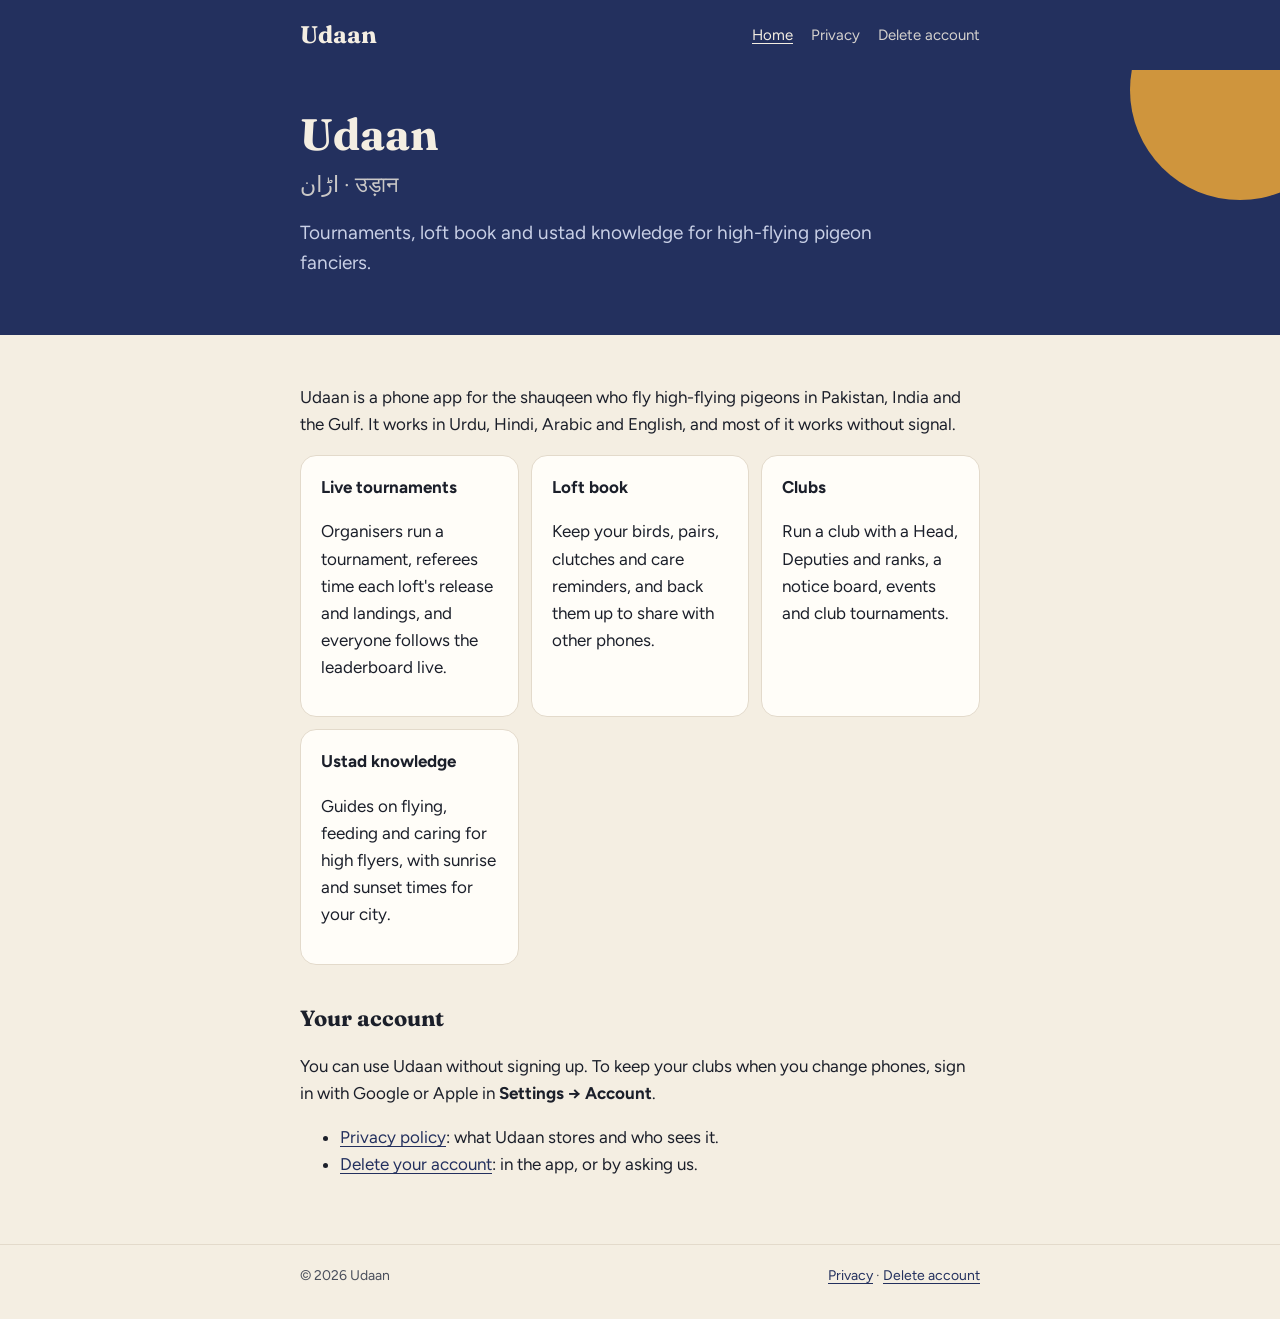
==== index.html @ d3d624a1 "Udaan website: home, privacy policy, account deletion Co-Authored-By: Claude Opus 5.5 <noreply@anthr" ====
<!doctype html>
<html lang="en">
<head>
  <meta charset="utf-8">
  <meta name="viewport" content="width=device-width, initial-scale=1">
  <title>Udaan · Pigeon tournaments</title>
  <meta name="description" content="Udaan: tournaments, loft book and ustad knowledge for high-flying pigeon fanciers in Pakistan, India and the Gulf.">
  <link rel="preconnect" href="https://fonts.googleapis.com">
  <link rel="preconnect" href="https://fonts.gstatic.com" crossorigin>
  <link href="https://fonts.googleapis.com/css2?family=Figtree:wght@400;700&family=Fraunces:wght@700&display=swap" rel="stylesheet">
  <link rel="stylesheet" href="style.css">
</head>
<body>
  <header class="site">
    <div class="wrap">
      <a class="brand" href="./">Udaan</a>
      <nav class="site">
        <a href="./" aria-current="page">Home</a>
        <a href="privacy.html">Privacy</a>
        <a href="delete-account.html">Delete account</a>
      </nav>
    </div>
  </header>

  <section class="hero">
    <div class="sun" aria-hidden="true"></div>
    <div class="wrap">
      <h1>Udaan</h1>
      <p class="scripts" lang="ur">اڑان · <span lang="hi">उड़ान</span></p>
      <p class="lead">Tournaments, loft book and ustad knowledge for high-flying pigeon fanciers.</p>
    </div>
  </section>

  <main>
    <div class="wrap">
      <p>Udaan is a phone app for the shauqeen who fly high-flying pigeons in Pakistan, India and the Gulf. It works in
        Urdu, Hindi, Arabic and English, and most of it works without signal.</p>

      <div class="grid">
        <div class="card">
          <h3>Live tournaments</h3>
          <p>Organisers run a tournament, referees time each loft's release and landings, and everyone follows the leaderboard live.</p>
        </div>
        <div class="card">
          <h3>Loft book</h3>
          <p>Keep your birds, pairs, clutches and care reminders, and back them up to share with other phones.</p>
        </div>
        <div class="card">
          <h3>Clubs</h3>
          <p>Run a club with a Head, Deputies and ranks, a notice board, events and club tournaments.</p>
        </div>
        <div class="card">
          <h3>Ustad knowledge</h3>
          <p>Guides on flying, feeding and caring for high flyers, with sunrise and sunset times for your city.</p>
        </div>
      </div>

      <h2>Your account</h2>
      <p>You can use Udaan without signing up. To keep your clubs when you change phones, sign in with Google or Apple
        in <strong>Settings → Account</strong>.</p>
      <ul>
        <li><a href="privacy.html">Privacy policy</a>: what Udaan stores and who sees it.</li>
        <li><a href="delete-account.html">Delete your account</a>: in the app, or by asking us.</li>
      </ul>
    </div>
  </main>

  <footer class="site">
    <div class="wrap">
      <span>© 2026 Udaan</span>
      <span><a href="privacy.html">Privacy</a> · <a href="delete-account.html">Delete account</a></span>
    </div>
  </footer>
</body>
</html>
---- style.css ----
/* Udaan site: the app's sand, indigo and marigold, with Fraunces headings and Figtree text. */
:root {
  --ground: #f4eee2;
  --surface: #fffdf8;
  --sunken: #e9e1d1;
  --line: #e3dacb;
  --ink: #1b1f2a;
  --ink2: #4a4f5c;
  --indigo: #23305e;
  --indigo-soft: #dce2f2;
  --marigold: #e3a03a;
  --brick: #a63d2f;
}

* { box-sizing: border-box; }

html { -webkit-text-size-adjust: 100%; }

body {
  margin: 0;
  background: var(--ground);
  color: var(--ink);
  font: 17px/1.6 'Figtree', system-ui, -apple-system, 'Segoe UI', sans-serif;
}

a { color: var(--indigo); text-underline-offset: 3px; }

.wrap { max-width: 720px; margin: 0 auto; padding: 0 20px; }

header.site { background: var(--indigo); color: #f4eee2; }
header.site .wrap { display: flex; align-items: center; justify-content: space-between; gap: 16px; padding-top: 16px; padding-bottom: 16px; }
header.site a { color: #f4eee2; text-decoration: none; }
.brand { font-family: 'Fraunces', Georgia, serif; font-weight: 700; font-size: 24px; }
nav.site { display: flex; gap: 18px; font-size: 15px; flex-wrap: wrap; }
nav.site a { opacity: 0.85; }
nav.site a:hover, nav.site a[aria-current='page'] { opacity: 1; text-decoration: underline; }

.hero { background: var(--indigo); color: #f4eee2; padding: 40px 0 56px; position: relative; overflow: hidden; }
.hero .sun { position: absolute; right: -70px; top: -90px; width: 220px; height: 220px; border-radius: 50%; background: var(--marigold); opacity: 0.9; }
.hero h1 { font-family: 'Fraunces', Georgia, serif; font-size: 44px; line-height: 1.1; margin: 0 0 8px; position: relative; }
.hero .scripts { font-size: 22px; opacity: 0.8; margin: 0 0 16px; position: relative; }
.hero p.lead { font-size: 19px; max-width: 34em; margin: 0; position: relative; color: #c9d0e6; }

main { padding: 32px 0 48px; }
main h1 { font-family: 'Fraunces', Georgia, serif; font-size: 34px; line-height: 1.2; margin: 0 0 4px; }
main h2 { font-family: 'Fraunces', Georgia, serif; font-size: 22px; margin: 36px 0 8px; }
main h3 { font-size: 17px; margin: 20px 0 4px; }
.meta { color: var(--ink2); font-size: 15px; margin: 0 0 24px; }

.card { background: var(--surface); border: 1px solid var(--line); border-radius: 16px; padding: 18px 20px; margin: 16px 0; }
.card.note { background: var(--indigo-soft); border-color: transparent; }
.grid { display: grid; grid-template-columns: repeat(auto-fit, minmax(200px, 1fr)); gap: 12px; margin: 16px 0; }
.grid .card { margin: 0; }
.grid h3 { margin-top: 0; }

table { width: 100%; border-collapse: collapse; font-size: 15px; background: var(--surface); border-radius: 12px; overflow: hidden; }
th, td { text-align: left; vertical-align: top; padding: 10px 12px; border-bottom: 1px solid var(--line); }
th { background: var(--sunken); font-weight: 700; }
tr:last-child td { border-bottom: 0; }
.table-scroll { overflow-x: auto; margin: 12px 0; border: 1px solid var(--line); border-radius: 12px; }

ol.steps { padding-left: 22px; }
ol.steps li { margin: 6px 0; }

footer.site { border-top: 1px solid var(--line); color: var(--ink2); font-size: 14px; padding: 20px 0 32px; }
footer.site .wrap { display: flex; gap: 16px; flex-wrap: wrap; justify-content: space-between; }

@media (max-width: 520px) {
  body { font-size: 16px; }
  .hero h1 { font-size: 36px; }
  .hero .sun { width: 160px; height: 160px; right: -60px; top: -70px; }
  main h1 { font-size: 28px; }
  header.site .wrap { flex-direction: column; align-items: flex-start; gap: 8px; }
}
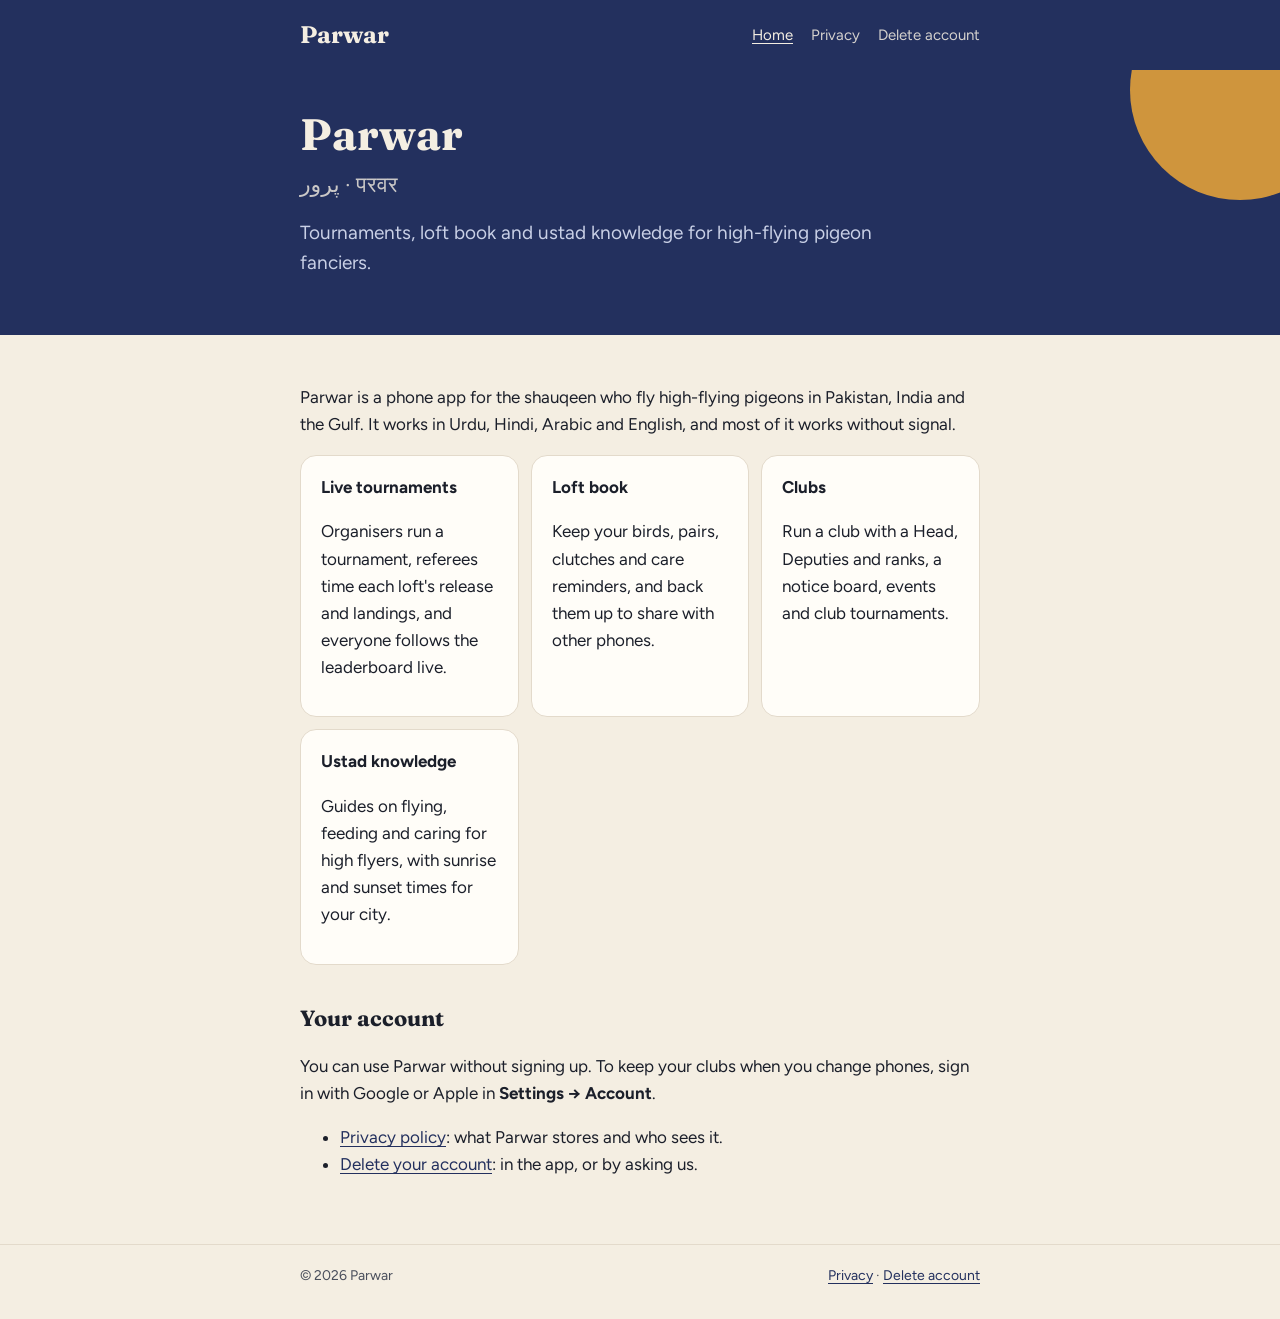
==== commit fbb182c3: "Rename the site from Udaan to Parwar Co-Authored-By: Claude Opus 5.5 <noreply@anthropic.com>" ====
--- a/index.html
+++ b/index.html
@@ -3,8 +3,8 @@
 <head>
   <meta charset="utf-8">
   <meta name="viewport" content="width=device-width, initial-scale=1">
-  <title>Udaan · Pigeon tournaments</title>
-  <meta name="description" content="Udaan: tournaments, loft book and ustad knowledge for high-flying pigeon fanciers in Pakistan, India and the Gulf.">
+  <title>Parwar · Pigeon tournaments</title>
+  <meta name="description" content="Parwar: tournaments, loft book and ustad knowledge for high-flying pigeon fanciers in Pakistan, India and the Gulf.">
   <link rel="preconnect" href="https://fonts.googleapis.com">
   <link rel="preconnect" href="https://fonts.gstatic.com" crossorigin>
   <link href="https://fonts.googleapis.com/css2?family=Figtree:wght@400;700&family=Fraunces:wght@700&display=swap" rel="stylesheet">
@@ -13,7 +13,7 @@
 <body>
   <header class="site">
     <div class="wrap">
-      <a class="brand" href="./">Udaan</a>
+      <a class="brand" href="./">Parwar</a>
       <nav class="site">
         <a href="./" aria-current="page">Home</a>
         <a href="privacy.html">Privacy</a>
@@ -25,15 +25,15 @@
   <section class="hero">
     <div class="sun" aria-hidden="true"></div>
     <div class="wrap">
-      <h1>Udaan</h1>
-      <p class="scripts" lang="ur">اڑان · <span lang="hi">उड़ान</span></p>
+      <h1>Parwar</h1>
+      <p class="scripts" lang="ur">پرور · <span lang="hi">परवर</span></p>
       <p class="lead">Tournaments, loft book and ustad knowledge for high-flying pigeon fanciers.</p>
     </div>
   </section>
 
   <main>
     <div class="wrap">
-      <p>Udaan is a phone app for the shauqeen who fly high-flying pigeons in Pakistan, India and the Gulf. It works in
+      <p>Parwar is a phone app for the shauqeen who fly high-flying pigeons in Pakistan, India and the Gulf. It works in
         Urdu, Hindi, Arabic and English, and most of it works without signal.</p>
 
       <div class="grid">
@@ -56,10 +56,10 @@
       </div>
 
       <h2>Your account</h2>
-      <p>You can use Udaan without signing up. To keep your clubs when you change phones, sign in with Google or Apple
+      <p>You can use Parwar without signing up. To keep your clubs when you change phones, sign in with Google or Apple
         in <strong>Settings → Account</strong>.</p>
       <ul>
-        <li><a href="privacy.html">Privacy policy</a>: what Udaan stores and who sees it.</li>
+        <li><a href="privacy.html">Privacy policy</a>: what Parwar stores and who sees it.</li>
         <li><a href="delete-account.html">Delete your account</a>: in the app, or by asking us.</li>
       </ul>
     </div>
@@ -67,7 +67,7 @@
 
   <footer class="site">
     <div class="wrap">
-      <span>© 2026 Udaan</span>
+      <span>© 2026 Parwar</span>
       <span><a href="privacy.html">Privacy</a> · <a href="delete-account.html">Delete account</a></span>
     </div>
   </footer>
--- a/style.css
+++ b/style.css
@@ -1,4 +1,4 @@
-/* Udaan site: the app's sand, indigo and marigold, with Fraunces headings and Figtree text. */
+/* Parwar site: the app's sand, indigo and marigold, with Fraunces headings and Figtree text. */
 :root {
   --ground: #f4eee2;
   --surface: #fffdf8;
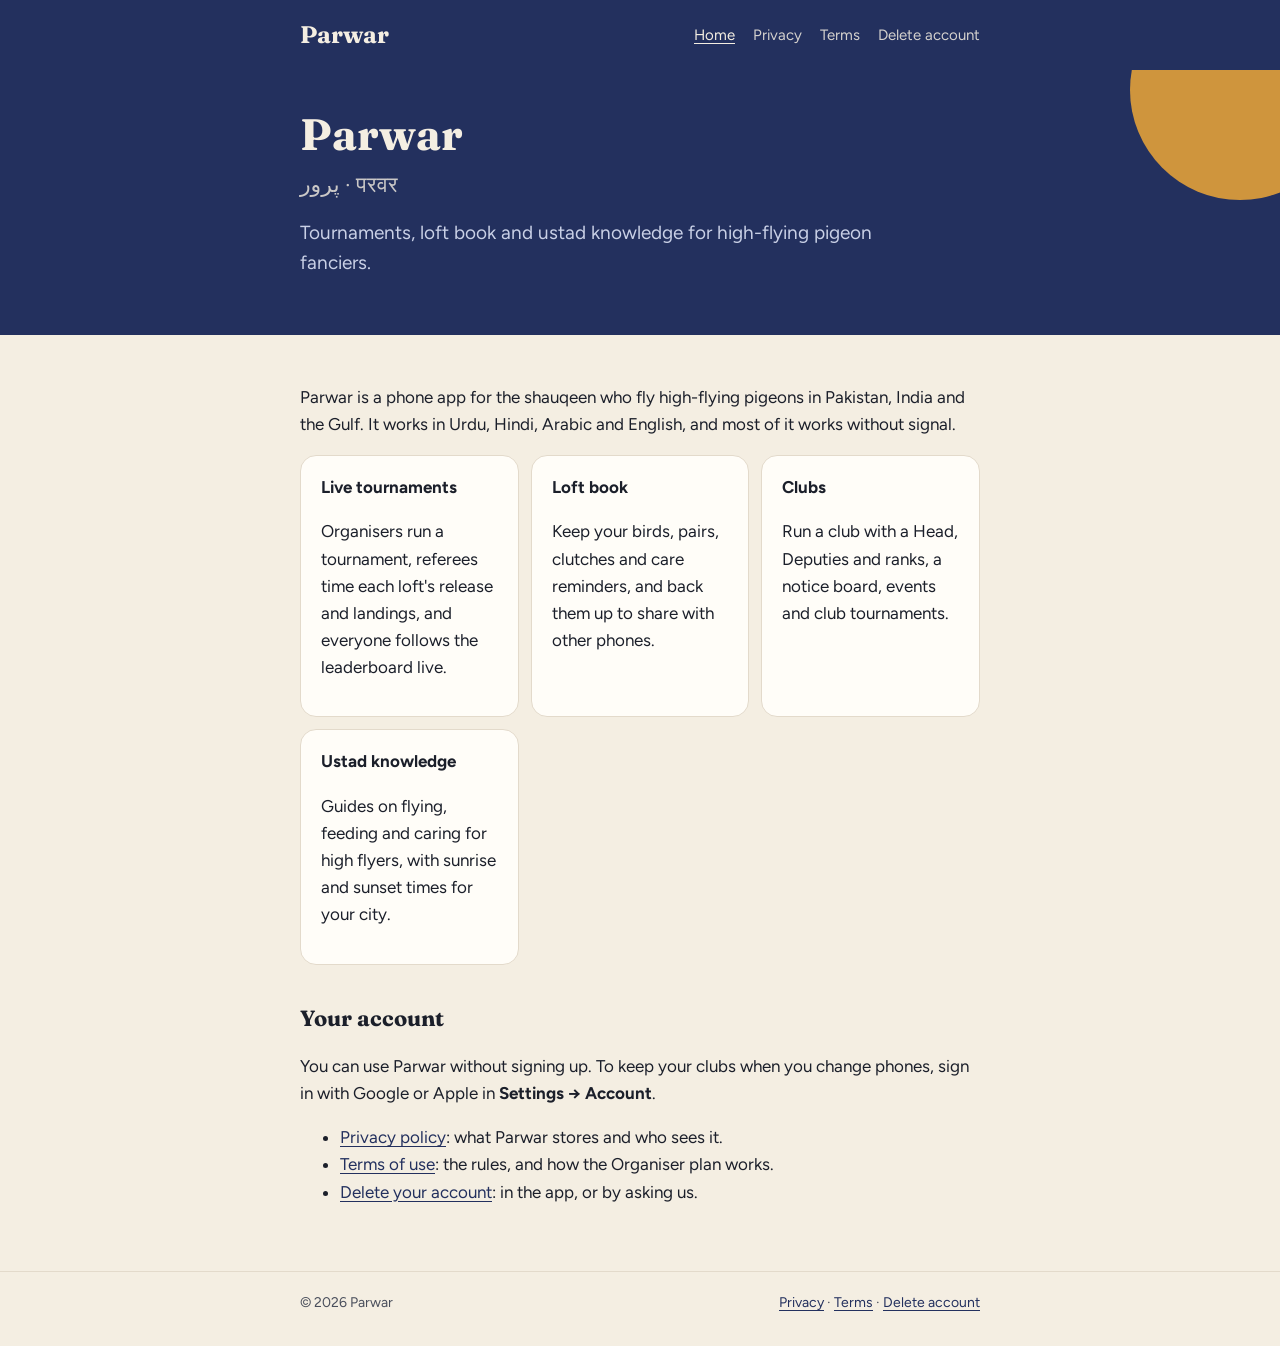
==== commit a83d3a62: "Add terms of use; update the privacy policy and account deletion - terms.html: the Organiser plan (m" ====
--- a/index.html
+++ b/index.html
@@ -17,6 +17,7 @@
       <nav class="site">
         <a href="./" aria-current="page">Home</a>
         <a href="privacy.html">Privacy</a>
+        <a href="terms.html">Terms</a>
         <a href="delete-account.html">Delete account</a>
       </nav>
     </div>
@@ -60,6 +61,7 @@
         in <strong>Settings → Account</strong>.</p>
       <ul>
         <li><a href="privacy.html">Privacy policy</a>: what Parwar stores and who sees it.</li>
+        <li><a href="terms.html">Terms of use</a>: the rules, and how the Organiser plan works.</li>
         <li><a href="delete-account.html">Delete your account</a>: in the app, or by asking us.</li>
       </ul>
     </div>
@@ -68,7 +70,7 @@
   <footer class="site">
     <div class="wrap">
       <span>© 2026 Parwar</span>
-      <span><a href="privacy.html">Privacy</a> · <a href="delete-account.html">Delete account</a></span>
+      <span><a href="privacy.html">Privacy</a> · <a href="terms.html">Terms</a> · <a href="delete-account.html">Delete account</a></span>
     </div>
   </footer>
 </body>
